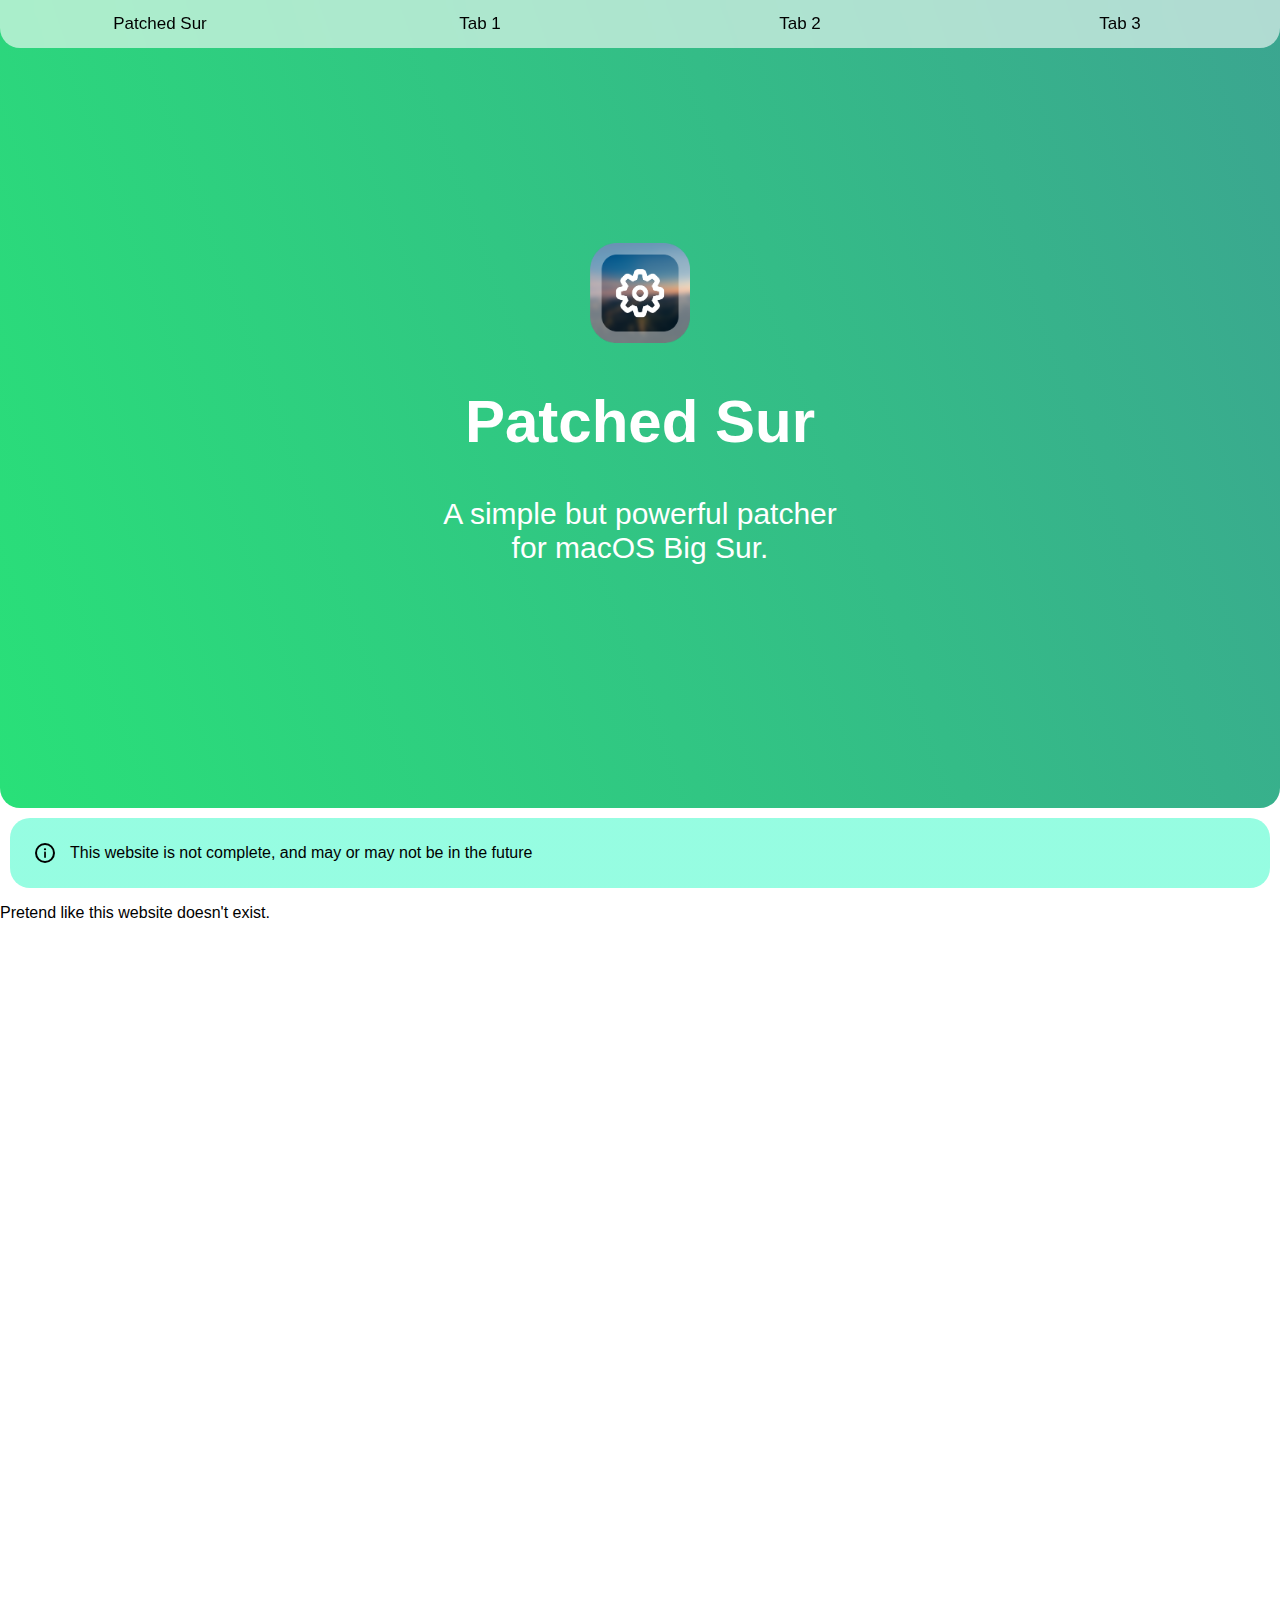
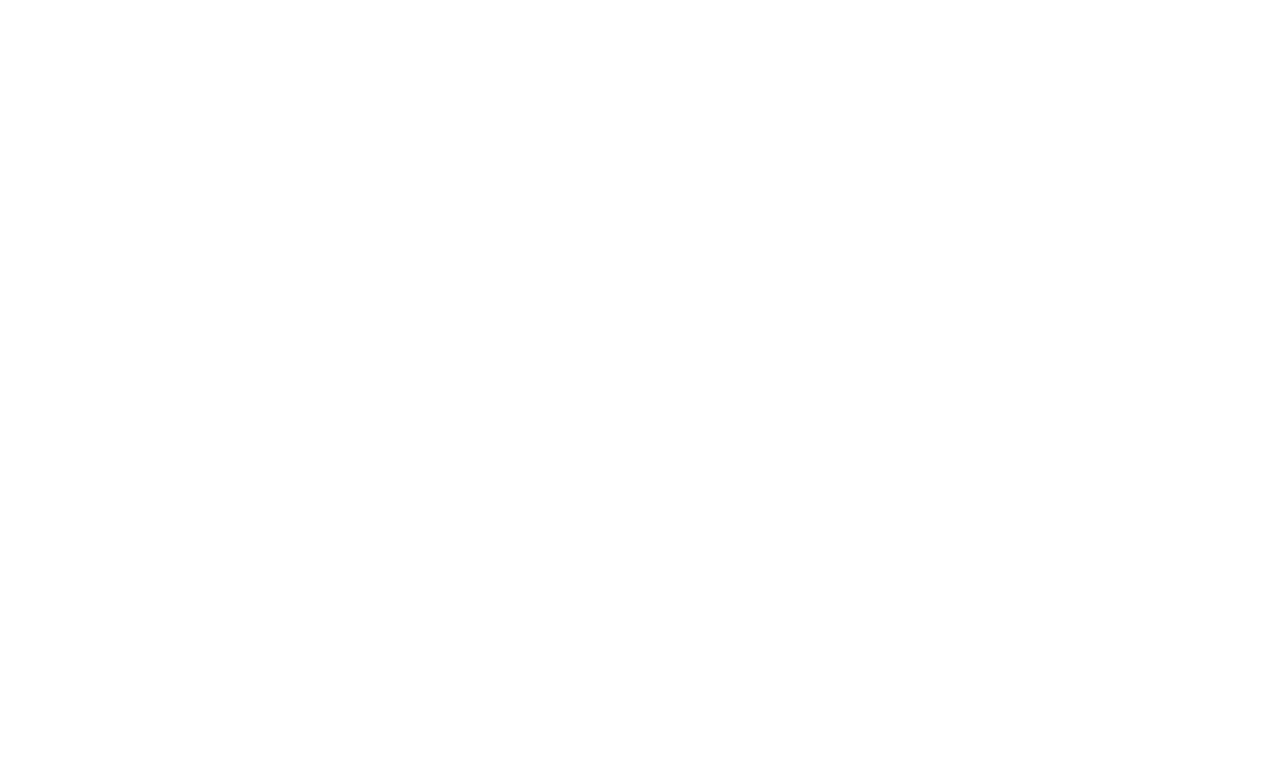
==== index.html @ 0f622565 "Now the thing shall be fixed" ====
<!DOCTYPE html>
<html lang="en" dir="ltr">
    <head>
        <meta charset="utf-8">
        <title>Patched Sur</title>
        <link rel="icon" href="icon.ico">
        <link rel="stylesheet" href="style.css">
    </head>
    <body>
        <div class="topnav">
            <a class="nohighlight" href="index.html">Patched Sur</a>
            <a href="#tab1">Tab 1</a>
            <a href="#tab2">Tab 2</a>
            <a href="#tab3">Tab 3</a>
        </div>
        <div class="mainfocus">
            <img src="icon.png" width=100 height=100/>
            <h1 align=center class="h1mainfocus" style="color: white;">Patched Sur</h1>
            <h2 align=center class="h2mainfocus" style="color: white;">A simple but powerful patcher<br>for macOS Big Sur.</h2>
        </div>

        <div class="popupbar">
            <img width=20 height=20 src="resources/InfoIcon.svg" style="margin-top: auto; margin-bottom: auto; margin-right: 15px; margin-left: 15px;">
            <p>This website is not complete, and may or may not be in the future</p>
        </div>

        <p>Pretend like this website doesn't exist.</p>
        <br><br><br><br><br><br><br><br><br><br><br><br><br><br>
        <br><br><br><br><br><br><br><br><br><br><br><br><br><br>
        <br><br><br><br><br><br><br><br><br><br><br><br><br>
        <br><br><br><br><br><br><br><br><br><br><br><br><br>
        <br><br><br><br><br><br><br><br><br><br><br><br><br>
        <br><br><br><br><br><br><br><br><br><br><br><br><br>

    </body>
</html>
---- style.css ----
* {
    font-family: sans-serif;
}

body {
   margin: 0;
}


.topnav {
    width: 100%;
    background-color: #ffffff99;
    overflow: auto;
    padding: 0px;
    margin: 0px;
    display: flex;
    align-items: center;
    flex-direction: row;
    border-bottom-left-radius: 20px;
    border-bottom-right-radius: 20px;
    position: -webkit-sticky;
    position: sticky;
    top: 0;
    left: 0;
    position: fixed;
    backdrop-filter: blur(7.5px);
}

.popupbar {
    display: flex;
    flex-direction: row;
    border-radius: 20px;
    background-color: #E7F7FF;
    padding: 10px;
    margin: 10px;
    background: hsla(164, 96%, 79%, 1);
    background: linear-gradient(135deg, hsla(164, 96%, 79%, 1) 100%, hsla(181, 100%, 80%, 1) 0%);
    background: -moz-linear-gradient(135deg, hsla(164, 96%, 79%, 1) 100%, hsla(181, 100%, 80%, 1) 0%);
    background: -webkit-linear-gradient(135deg, hsla(164, 96%, 79%, 1) 100%, hsla(181, 100%, 80%, 1) 0%);
    filter: progid: DXImageTransform.Microsoft.gradient( startColorstr="#9BFDFF", endColorstr="#94FDE1", GradientType=1 );
}

.topnav a {
    float: left;
    color: black;
    text-align: center;
    padding: 14px 16px;
    text-decoration: none;
    font-size: 17px;
    margin: auto;
    align-items: stretch;
    height: 100%;
    width: 100%;
}

.topnav a:hover {
    background-color: #008268;
    border-radius: 20px;
    color: white;
}

.topnav a:hover.nohighlight {
    /* background-color: #04c4a1; */
    color: white;
}

.mainfocus {
    margin: 0;
    left: 0px;
    right: 0px;
    height: 100%;
    width: 100%;
    padding: 19% 0;
    text-align: center;
    background: hsla(168, 87%, 30%, 1);
    background: linear-gradient(200deg, hsla(168, 87%, 30%, 0.8) 0%, hsla(146, 75%, 52%, 1) 100%);
    background: -moz-linear-gradient(200deg, hsla(168, 87%, 30%, 0.8) 0%, hsla(146, 75%, 52%, 1) 100%);
    background: -webkit-linear-gradient(200deg, hsla(168, 87%, 30%, 0.8) 0%, hsla(146, 75%, 52%, 1) 100%);
    filter: progid: DXImageTransform.Microsoft.gradient( startColorstr="#0A9176", endColorstr="#27E077", GradientType=1 );
    border-bottom-left-radius: 20px;
    border-bottom-right-radius: 20px;
}

.h1mainfocus {
    font-size: 60px;
    text-align: center;
}

.h2mainfocus {
    font-size: 30px;
    font-weight: 200;
    width: 40%;
    text-align: center;
    margin: auto;
}
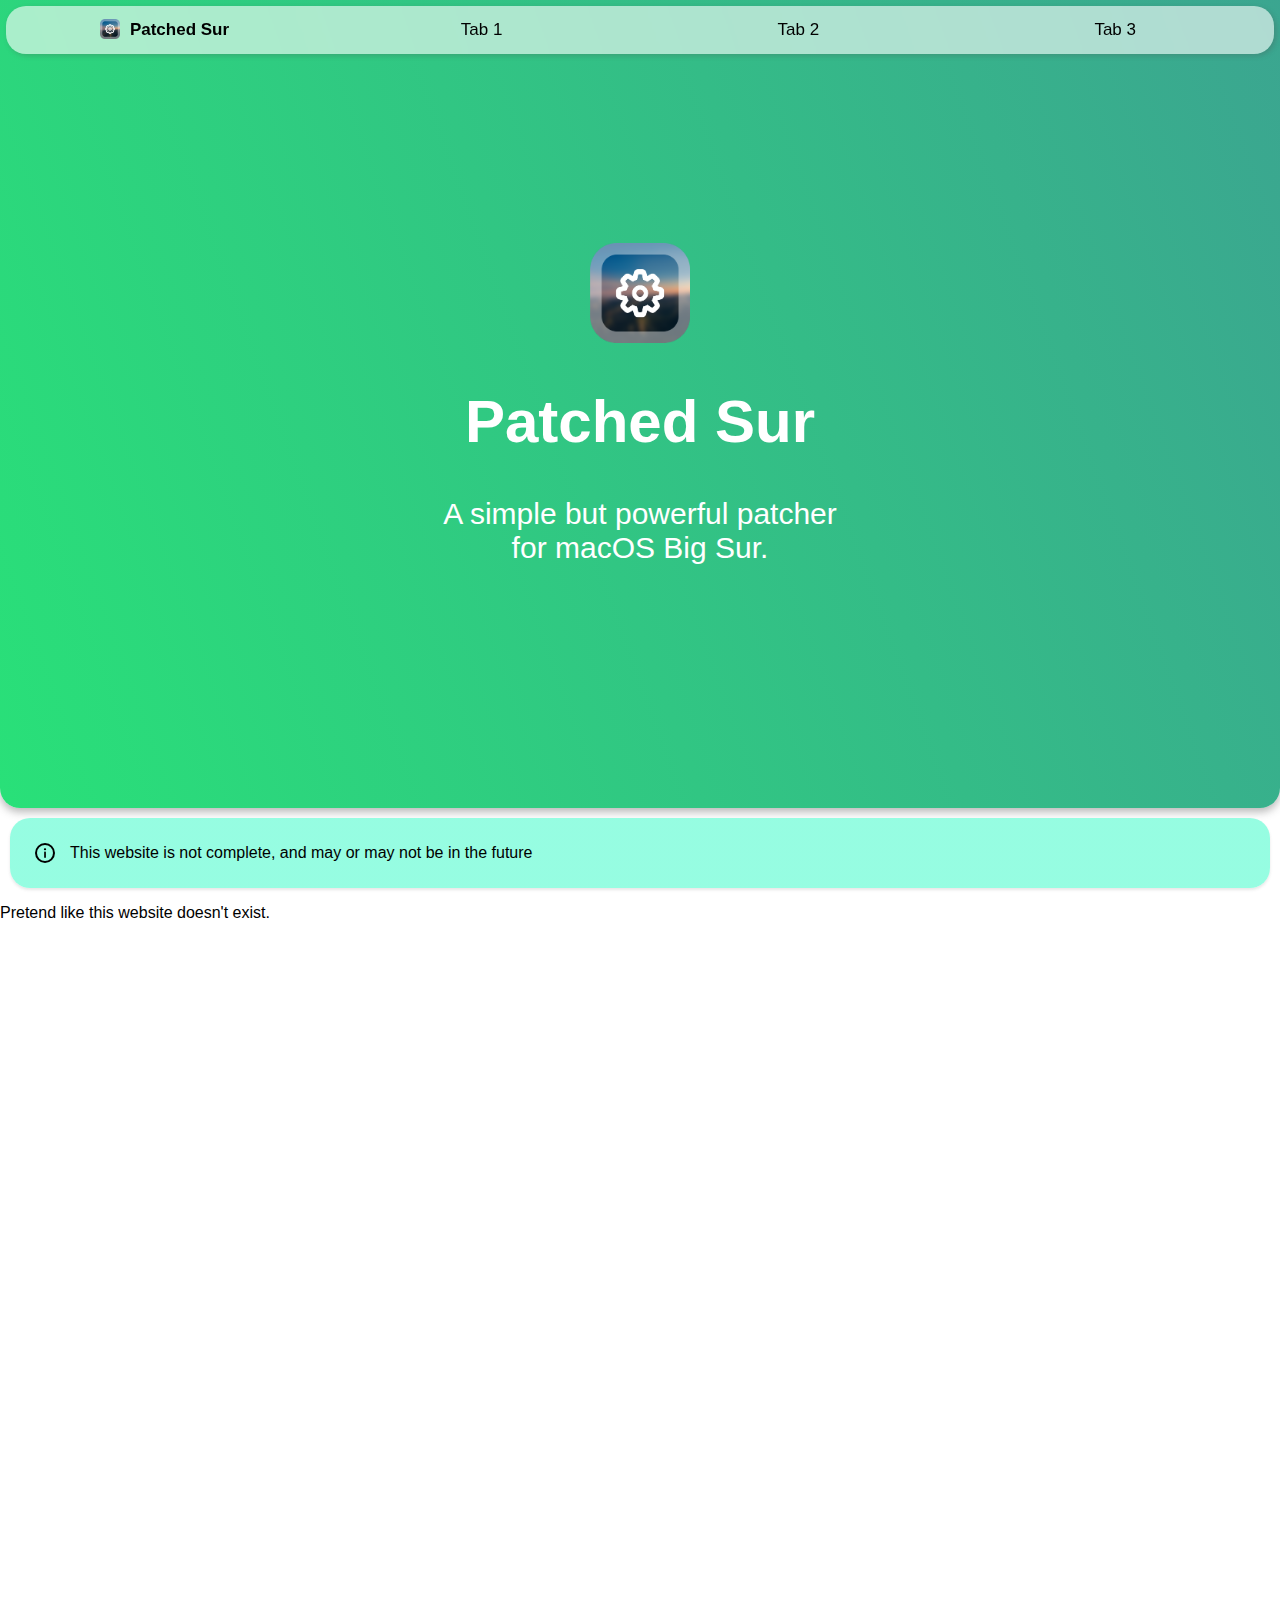
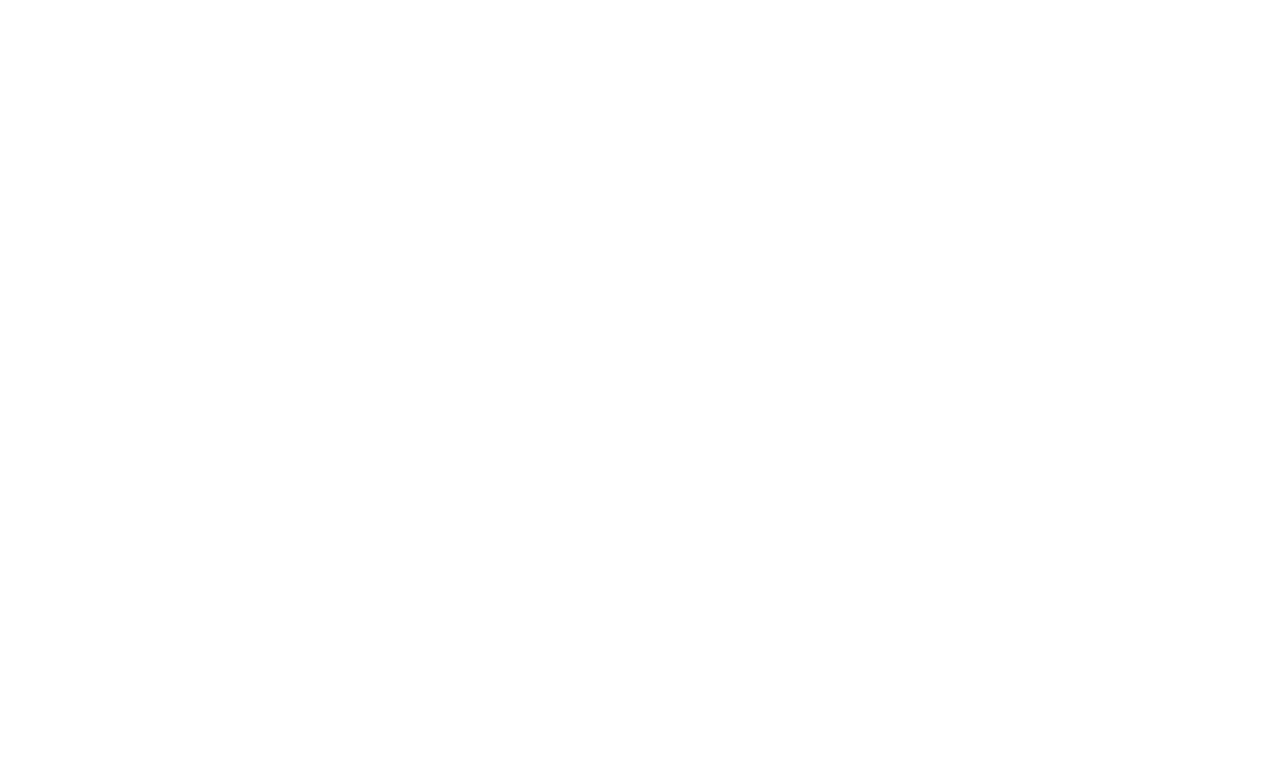
==== commit 20ca4e3c: "UI Improvements" ====
--- a/index.html
+++ b/index.html
@@ -8,7 +8,7 @@
     </head>
     <body>
         <div class="topnav">
-            <a class="nohighlight" href="index.html">Patched Sur</a>
+            <a class="nohighlight" href="index.html"><img src="icon.png" width=20 height=20/, style="margin-top: -2.5px; margin-bottom: -3.5px;"> &nbsp;<b>Patched Sur</b></a>
             <a href="#tab1">Tab 1</a>
             <a href="#tab2">Tab 2</a>
             <a href="#tab3">Tab 3</a>
@@ -28,7 +28,7 @@
         <br><br><br><br><br><br><br><br><br><br><br><br><br><br>
         <br><br><br><br><br><br><br><br><br><br><br><br><br><br>
         <br><br><br><br><br><br><br><br><br><br><br><br><br>
-        <br><br><br><br><br><br><br><br><br><br><br><br><br>
+        <br><br><br><br><br><br id="tab1"><br><br><br><br><br><br><br>
         <br><br><br><br><br><br><br><br><br><br><br><br><br>
         <br><br><br><br><br><br><br><br><br><br><br><br><br>
 
--- a/style.css
+++ b/style.css
@@ -1,5 +1,9 @@
 * {
     font-family: sans-serif;
+}
+
+html {
+  scroll-behavior: smooth;
 }
 
 body {
@@ -8,22 +12,29 @@
 
 
 .topnav {
-    width: 100%;
+    width: 99%;
     background-color: #ffffff99;
     overflow: auto;
     padding: 0px;
-    margin: 0px;
+    margin-left: 0.5%;
+    margin-top: 0.5%;
+    margin-right: 0.5%;
     display: flex;
     align-items: center;
     flex-direction: row;
+    border-radius: 20px;
     border-bottom-left-radius: 20px;
     border-bottom-right-radius: 20px;
     position: -webkit-sticky;
     position: sticky;
-    top: 0;
-    left: 0;
     position: fixed;
     backdrop-filter: blur(7.5px);
+    box-shadow: 2px 2px 5px #4d4d4d44;
+}
+
+img.topnav {
+    display: flex;
+    flex-direction: row;
 }
 
 .popupbar {
@@ -38,6 +49,7 @@
     background: -moz-linear-gradient(135deg, hsla(164, 96%, 79%, 1) 100%, hsla(181, 100%, 80%, 1) 0%);
     background: -webkit-linear-gradient(135deg, hsla(164, 96%, 79%, 1) 100%, hsla(181, 100%, 80%, 1) 0%);
     filter: progid: DXImageTransform.Microsoft.gradient( startColorstr="#9BFDFF", endColorstr="#94FDE1", GradientType=1 );
+    box-shadow: 0px 2px 3px #4d4d4d22;
 }
 
 .topnav a {
@@ -79,6 +91,7 @@
     filter: progid: DXImageTransform.Microsoft.gradient( startColorstr="#0A9176", endColorstr="#27E077", GradientType=1 );
     border-bottom-left-radius: 20px;
     border-bottom-right-radius: 20px;
+    box-shadow: 0px 4px 8px #4d4d4d66;
 }
 
 .h1mainfocus {
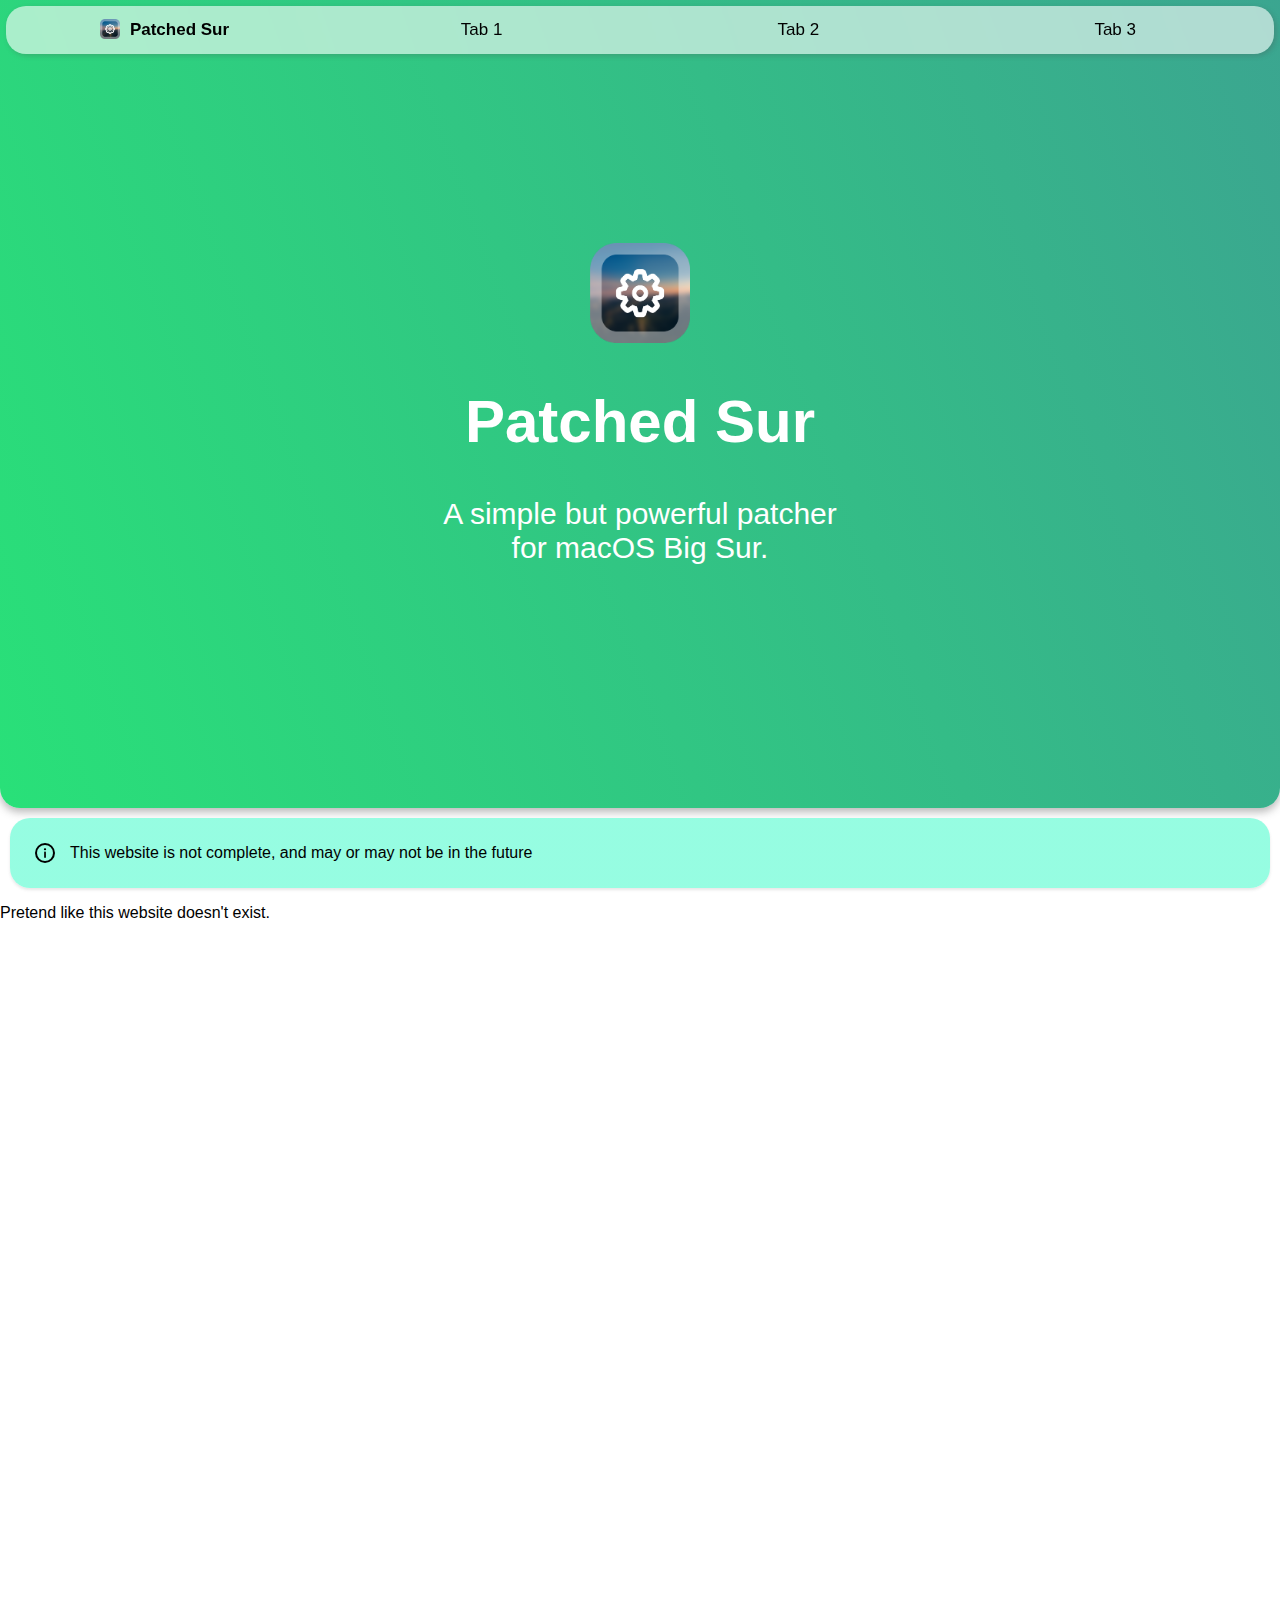
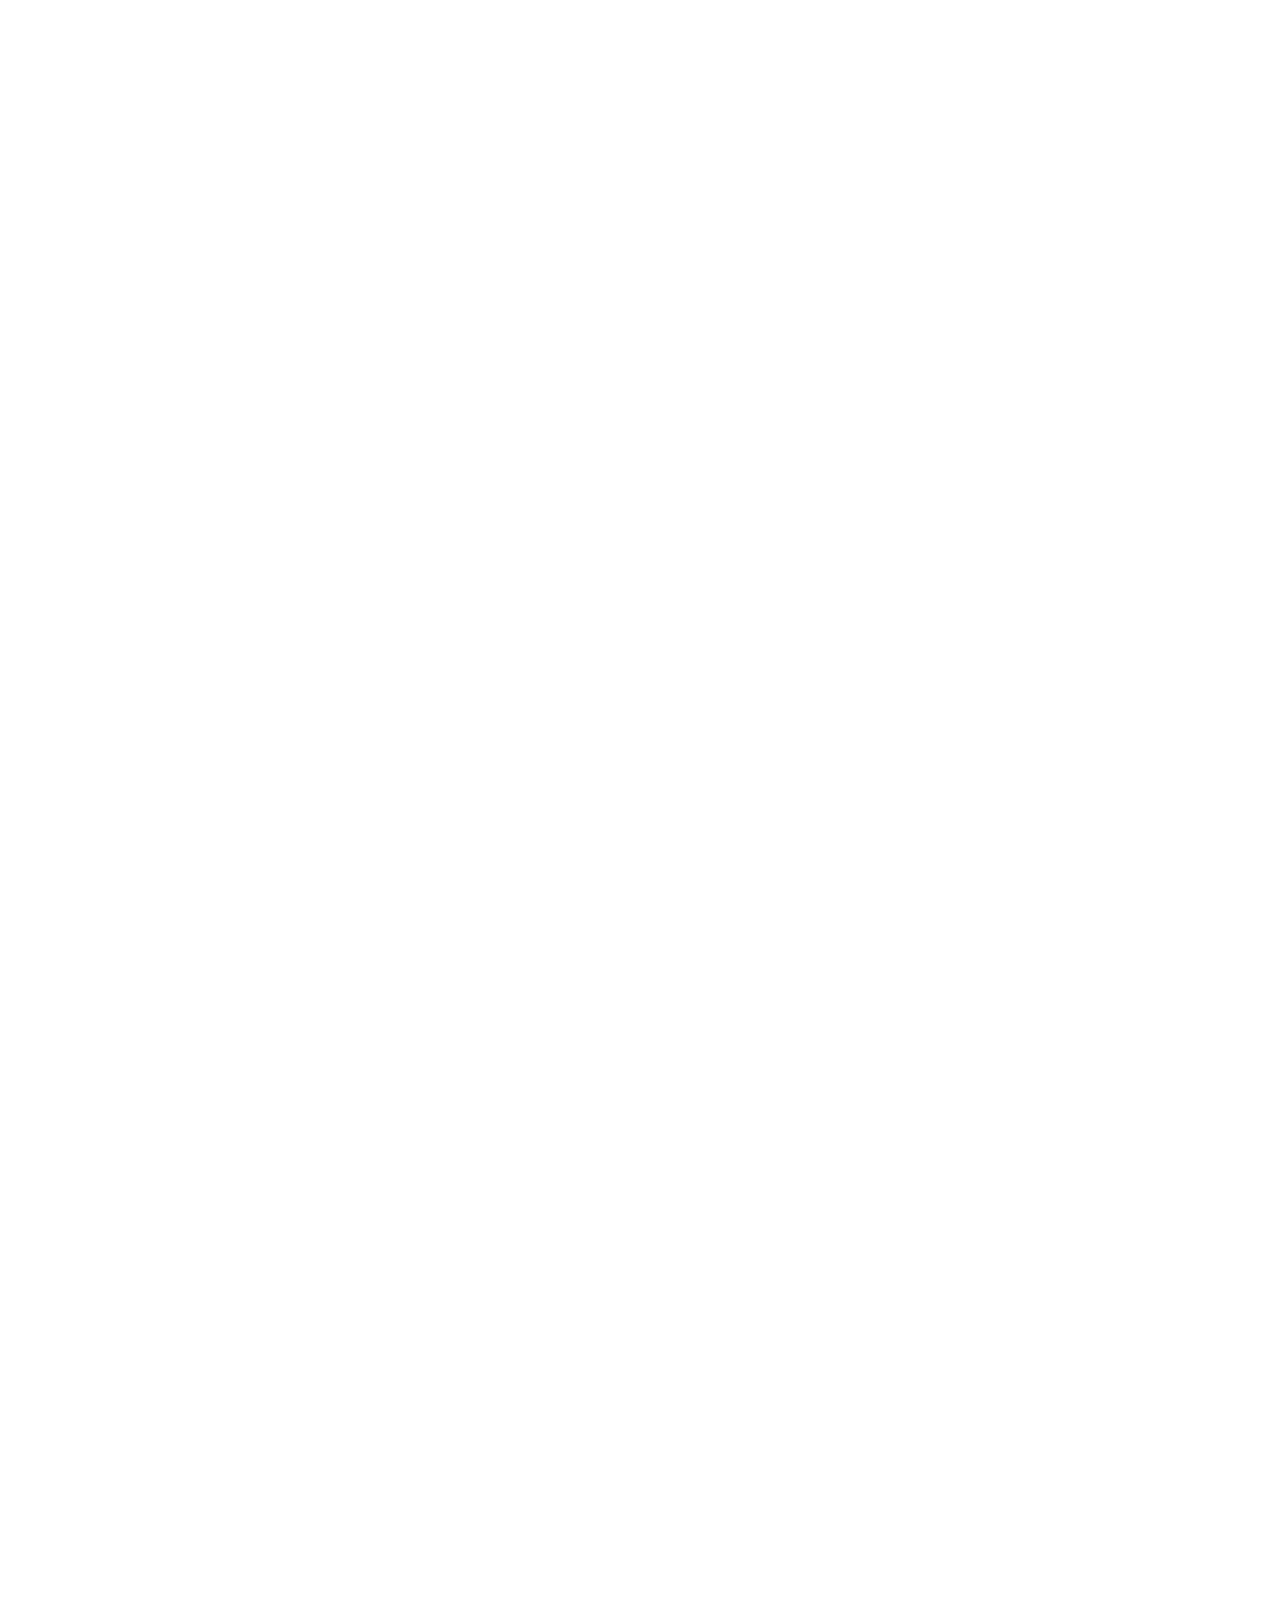
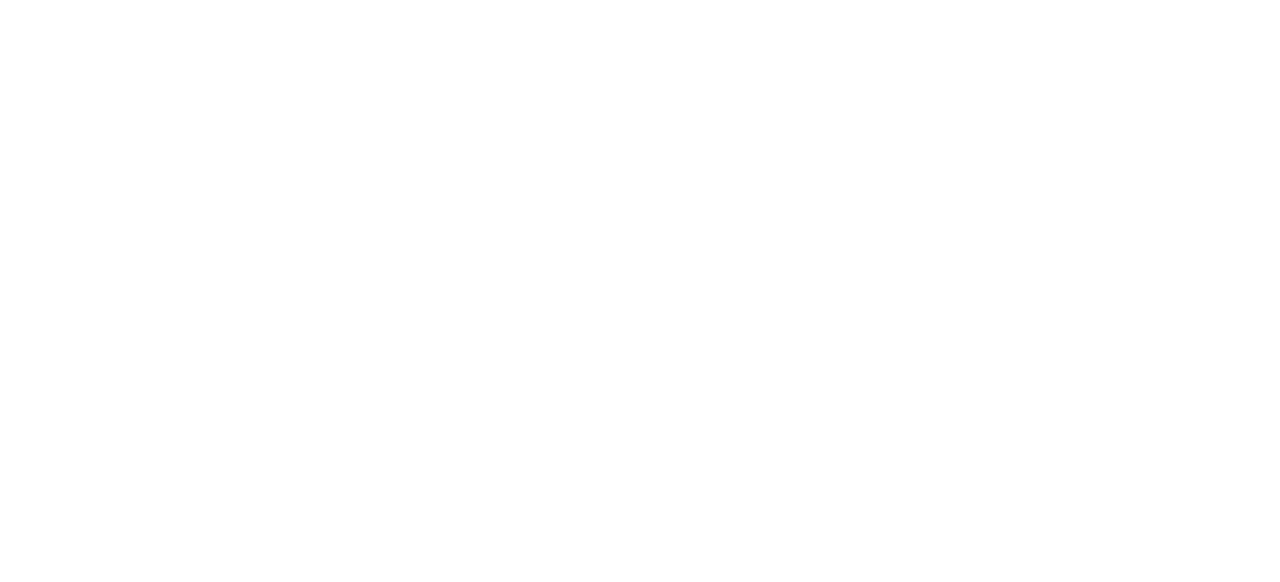
==== commit d084afed: "Haha, Test" ====
--- a/index.html
+++ b/index.html
@@ -31,6 +31,11 @@
         <br><br><br><br><br><br id="tab1"><br><br><br><br><br><br><br>
         <br><br><br><br><br><br><br><br><br><br><br><br><br>
         <br><br><br><br><br><br><br><br><br><br><br><br><br>
-
+        <br><br><br><br><br><br><br><br><br><br><br><br><br>
+        <br><br><br><br><br><br><br><br><br><br><br><br><br>
+        <br><br><br><br><br><br><br><br><br><br><br><br><br>
+        <br><br><br><br><br><br><br><br><br><br><br><br><br>
+        <br><br><br><br><br><br><br><br><br><br><br><br><br>
+        <br><br><br><br><br><br><br><br><br><br><br><br><br>
     </body>
 </html>
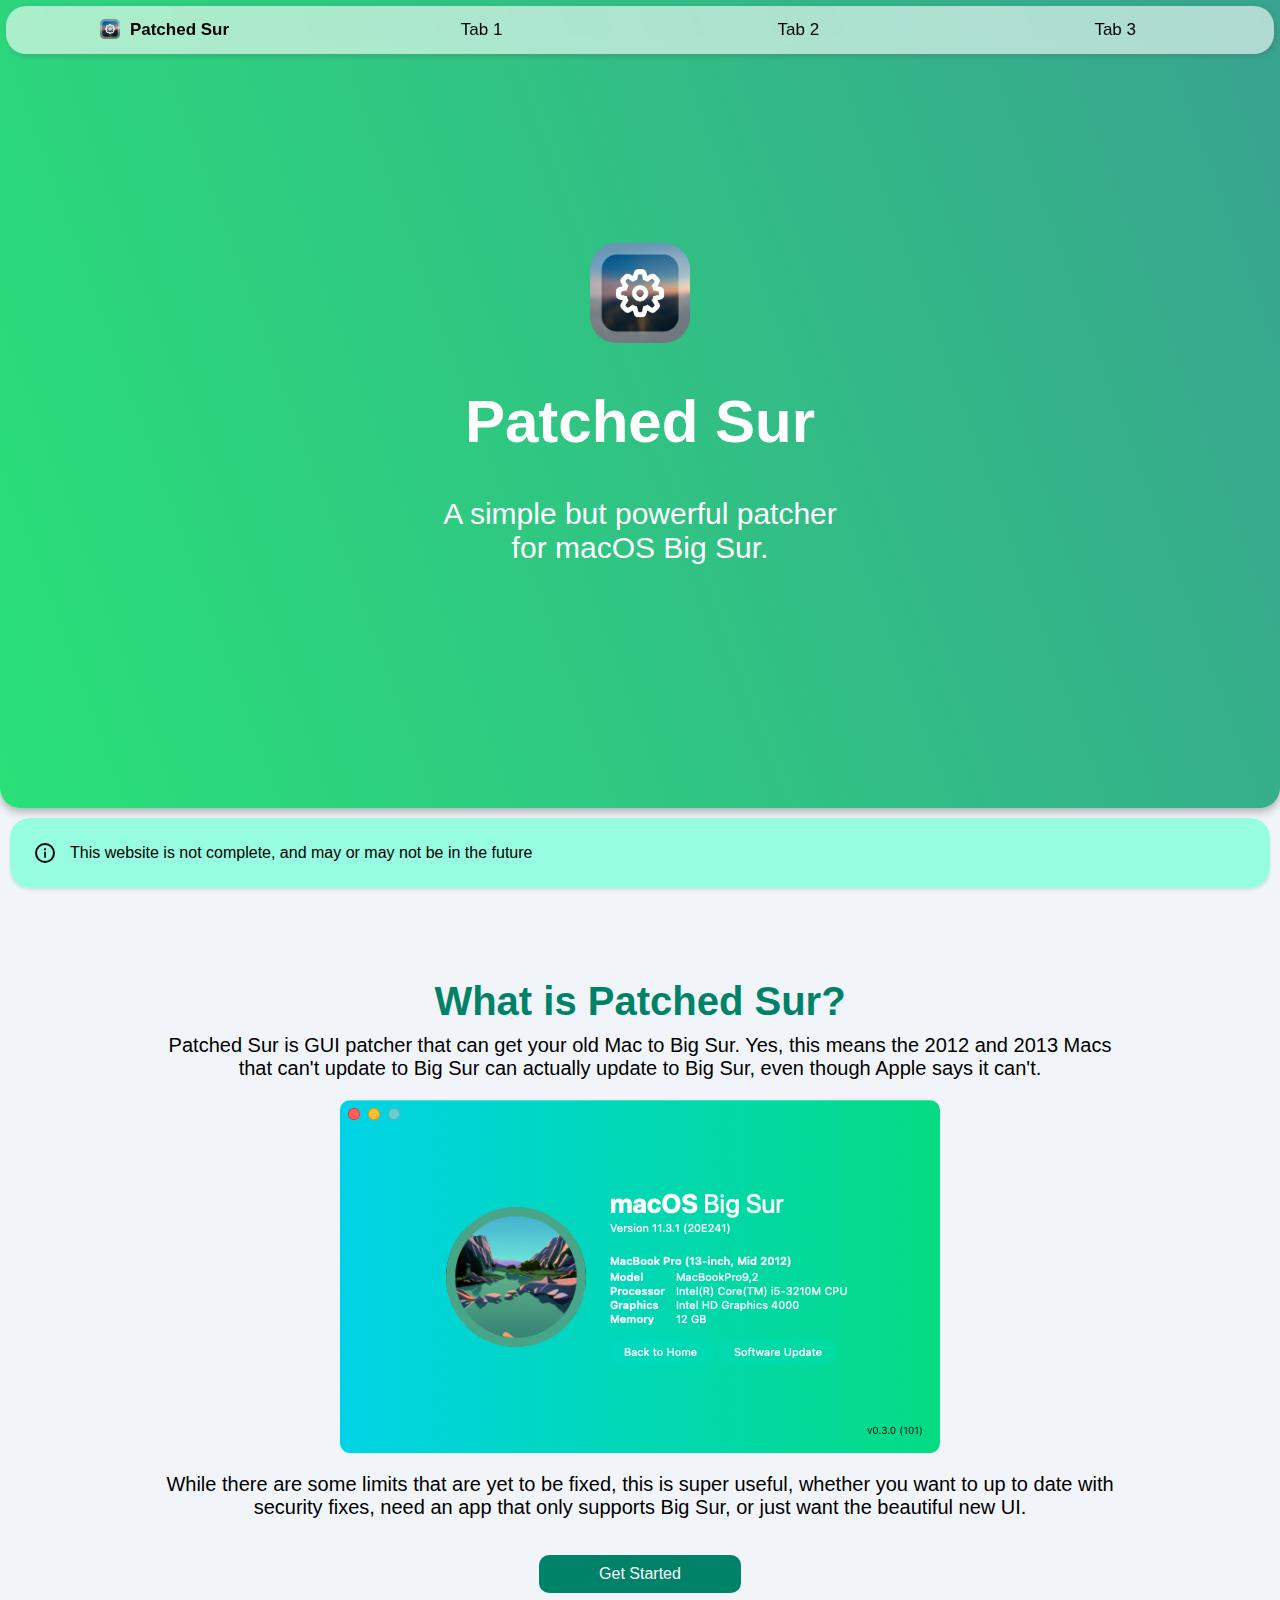
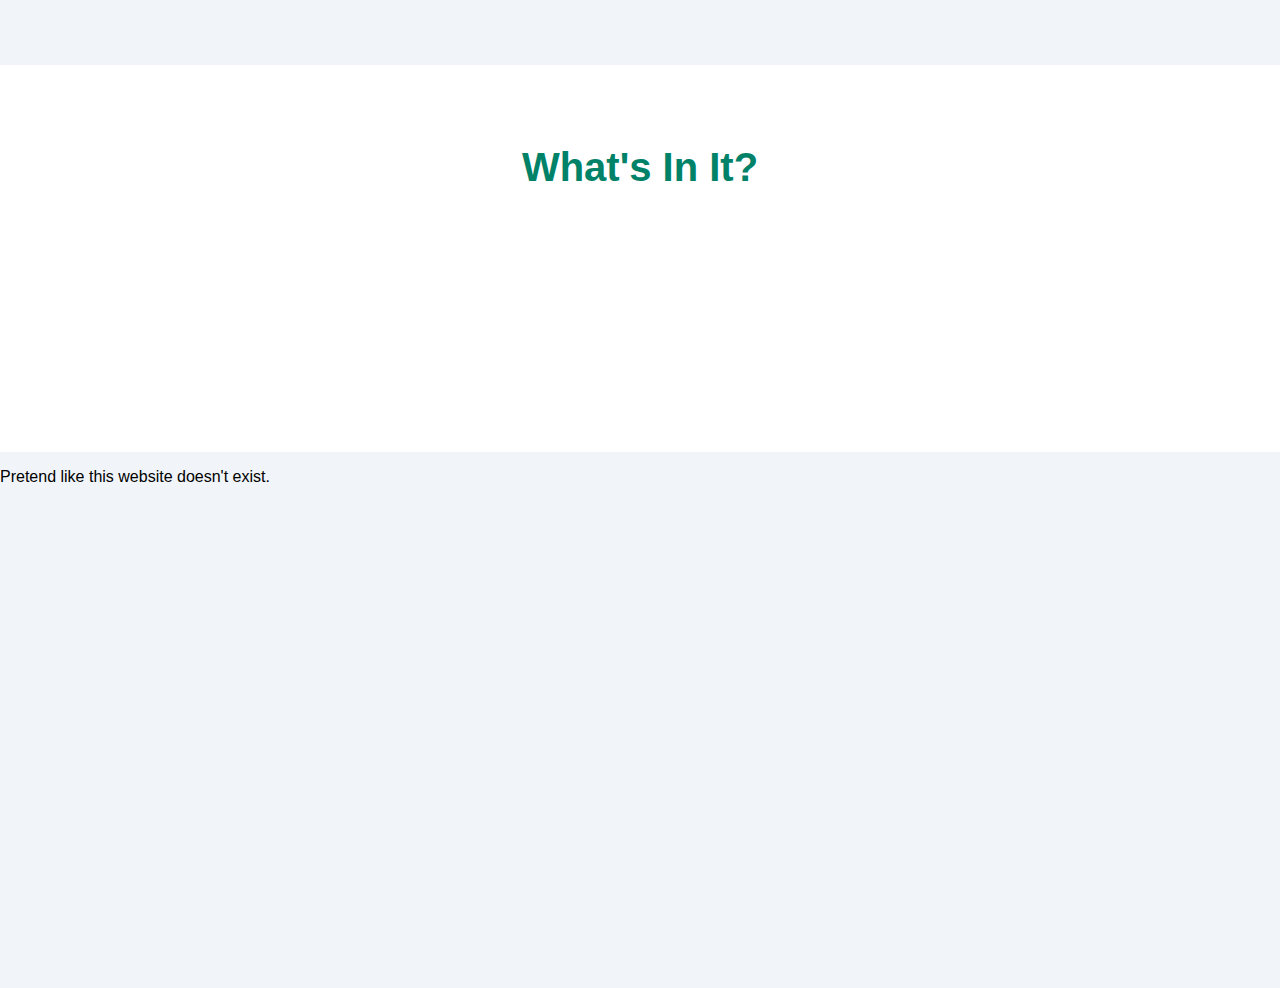
==== commit 50fb18db: "Some improvements" ====
--- a/index.html
+++ b/index.html
@@ -6,7 +6,7 @@
         <link rel="icon" href="icon.ico">
         <link rel="stylesheet" href="style.css">
     </head>
-    <body>
+    <body class="bgGray">
         <div class="topnav">
             <a class="nohighlight" href="index.html"><img src="icon.png" width=20 height=20/, style="margin-top: -2.5px; margin-bottom: -3.5px;"> &nbsp;<b>Patched Sur</b></a>
             <a href="#tab1">Tab 1</a>
@@ -23,19 +23,28 @@
             <img width=20 height=20 src="resources/InfoIcon.svg" style="margin-top: auto; margin-bottom: auto; margin-right: 15px; margin-left: 15px;">
             <p>This website is not complete, and may or may not be in the future</p>
         </div>
-
+        <div class="bgGray">
+            <br><br><br>
+            <h1 align=center class="h1mainfocus2">What is Patched Sur?</h1>
+            <h4 align=center class="h4mainfocus"><b>Patched Sur is GUI patcher that can get your old Mac to Big Sur.</b> Yes, this means the 2012 and 2013 Macs that can't update to Big Sur can actually update to Big Sur, even though Apple says it can't.</h4>
+            <div style="display: flex; justify-content: center; padding-top: 20px; padding-bottom: 20px;">
+                <img align=center src="resources/Success1131.png">
+            </div>
+            <h4 align=cetner class="h4mainfocus">While there are some limits that are yet to be fixed, this is super useful, whether you want to up to date with security fixes, need an app that only supports Big Sur, or just want the beautiful new UI.</h4>
+            <br><br>
+            <div class="hstack">
+                <a href="#tag24" class="boldButton">Get Started</a>
+            </div>
+            <br>
+            <br><br><br>
+        </div>
+        <div style="background-color: #FFFFFF;">
+            <br><br><br>
+            <h1 align=center class="h1mainfocus2">What's In It?</h1>
+            <br><br><br><br><br><br><br><br><br><br><br><br><br><br>
+        </div>
         <p>Pretend like this website doesn't exist.</p>
         <br><br><br><br><br><br><br><br><br><br><br><br><br><br>
-        <br><br><br><br><br><br><br><br><br><br><br><br><br><br>
-        <br><br><br><br><br><br><br><br><br><br><br><br><br>
-        <br><br><br><br><br><br id="tab1"><br><br><br><br><br><br><br>
-        <br><br><br><br><br><br><br><br><br><br><br><br><br>
-        <br><br><br><br><br><br><br><br><br><br><br><br><br>
-        <br><br><br><br><br><br><br><br><br><br><br><br><br>
-        <br><br><br><br><br><br><br><br><br><br><br><br><br>
-        <br><br><br><br><br><br><br><br><br><br><br><br><br>
-        <br><br><br><br><br><br><br><br><br><br><br><br><br>
-        <br><br><br><br><br><br><br><br><br><br><br><br><br>
         <br><br><br><br><br><br><br><br><br><br><br><br><br>
     </body>
 </html>
--- a/style.css
+++ b/style.css
@@ -10,6 +10,13 @@
    margin: 0;
 }
 
+.hstack {
+    display: flex;
+    align-items: center;
+    flex-direction: row;
+    width: 100%;
+    justify-content: center;
+}
 
 .topnav {
     width: 99%;
@@ -63,17 +70,20 @@
     align-items: stretch;
     height: 100%;
     width: 100%;
+    transition: 0.1s linear 100ms
 }
 
 .topnav a:hover {
     background-color: #008268;
     border-radius: 20px;
     color: white;
+    transition: 0.1s linear 100ms
 }
 
 .topnav a:hover.nohighlight {
     /* background-color: #04c4a1; */
     color: white;
+    transition: 0.1s linear 100ms
 }
 
 .mainfocus {
@@ -99,6 +109,13 @@
     text-align: center;
 }
 
+.h1mainfocus2 {
+    font-size: 40px;
+    text-align: center;
+    margin-bottom: 10px;
+    color: #008268;
+}
+
 .h2mainfocus {
     font-size: 30px;
     font-weight: 200;
@@ -106,3 +123,48 @@
     text-align: center;
     margin: auto;
 }
+
+.h4mainfocus {
+    font-size: 20px;
+    font-weight: 300;
+    width: 75%;
+    text-align: center;
+    margin: auto;
+}
+
+.bgGray {
+    background: #F1F5F9;
+}
+
+.bgGradientA {
+    background: hsla(164, 96%, 79%, 1);
+    background: linear-gradient(90deg, hsla(163, 100%, 90%, 1) 0%, hsla(0, 0%, 100%, 1) 100%);
+    background: -moz-linear-gradient(90deg, hsla(163, 100%, 90%, 1)0%, hsla(0, 0%, 100%, 1) 100%);
+    background: -webkit-linear-gradient(90deg, hsla(163, 100%, 90%, 1) 0%, hsla(0, 0%, 100%, 1) 100%);
+    filter: progid: DXImageTransform.Microsoft.gradient( startColorstr="#EAFFF9", endColorstr="#FFFFFF", GradientType=1 );
+}
+
+.bgGradientB {
+    background: hsla(164, 96%, 79%, 1);
+    background: linear-gradient(270deg, hsla(163, 100%, 90%, 1) 0%, hsla(0, 0%, 100%, 1) 100%);
+    background: -moz-linear-gradient(270deg, hsla(163, 100%, 90%, 1) 0%, hsla(0, 0%, 100%, 1) 100%);
+    background: -webkit-linear-gradient(270deg, hsla(163, 100%, 90%, 1) 0%, hsla(0, 0%, 100%, 1) 100%);
+    filter: progid: DXImageTransform.Microsoft.gradient( startColorstr="#EAFFF9", endColorstr="#FFFFFF", GradientType=1 );
+}
+
+.boldButton {
+    padding: 10px;
+    padding-left: 60px;
+    padding-right: 60px;
+    border-radius: 10px;
+    background: #008268;
+    color: white;
+    text-decoration: none;
+    transition: 0.1s linear 100ms
+}
+
+.boldButton:hover {
+    padding-left: 80px;
+    padding-right: 80px;
+    transition: 0.1s linear 100ms
+}
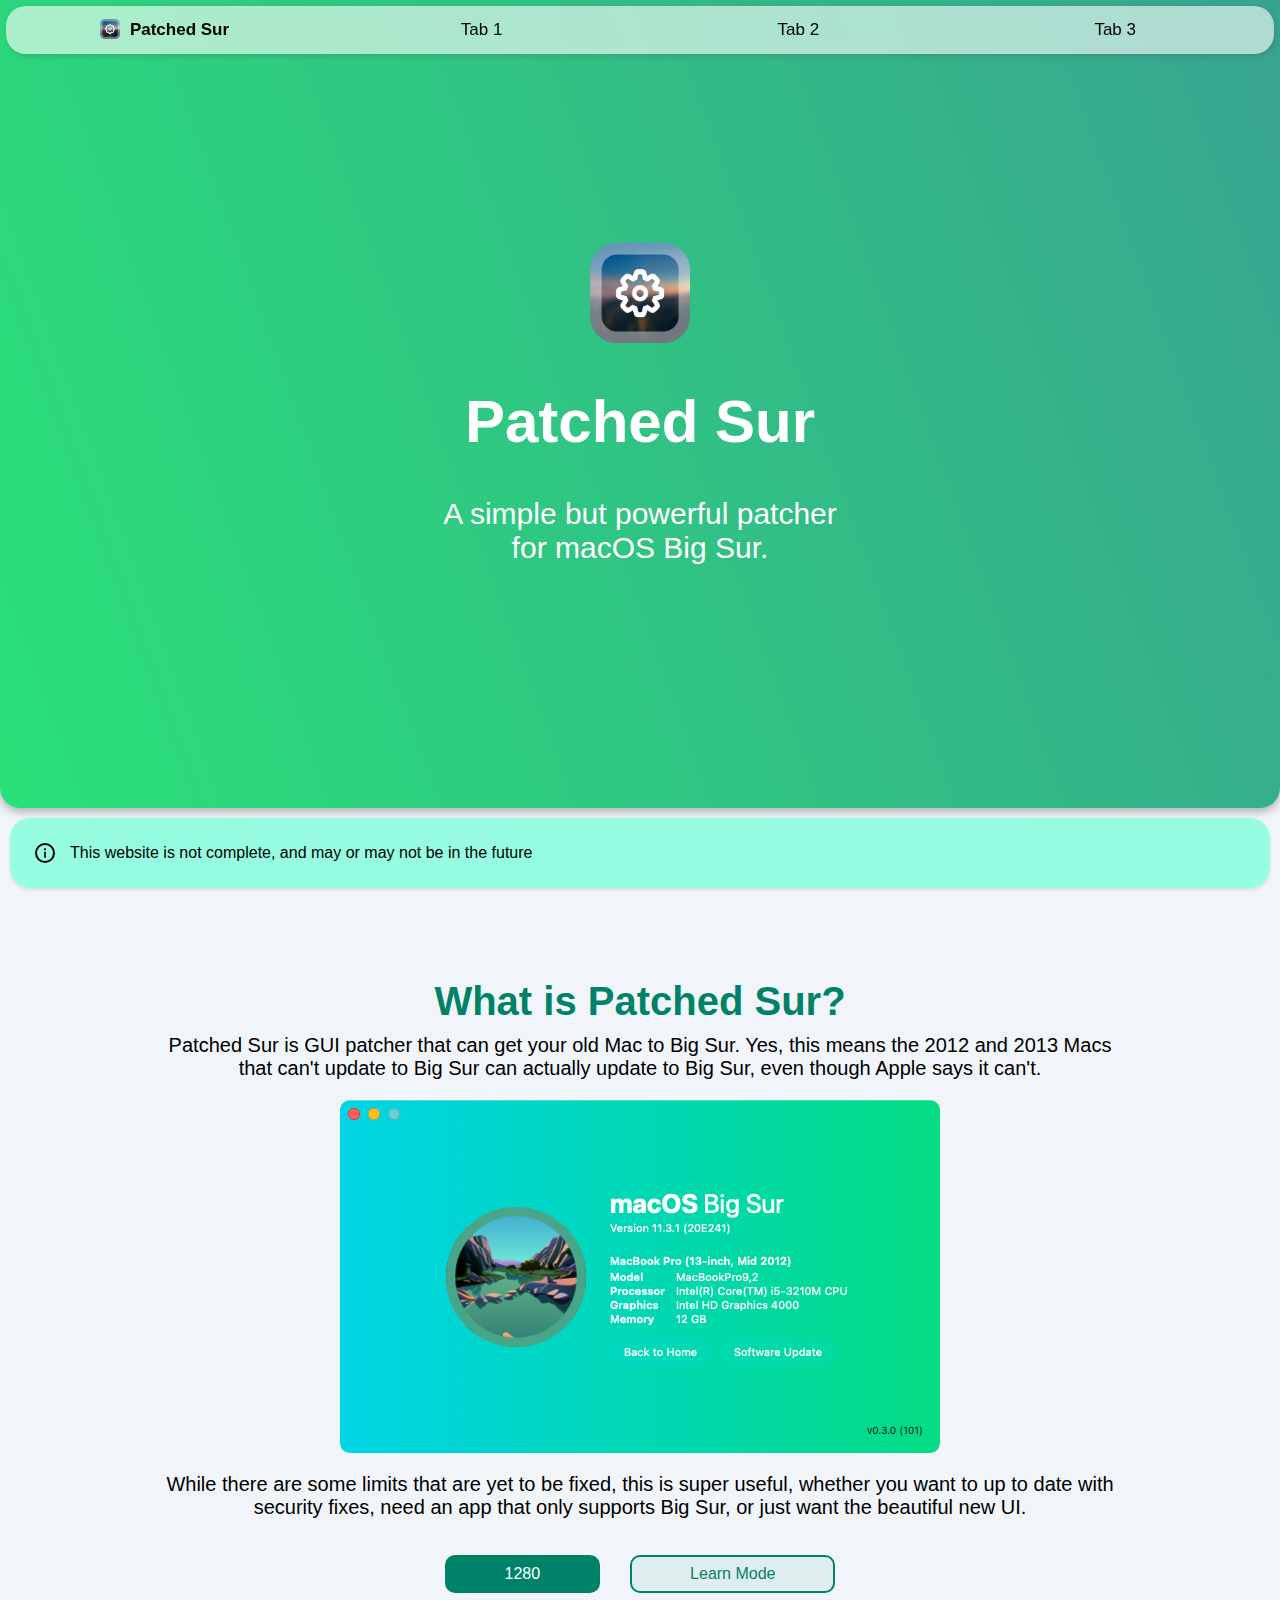
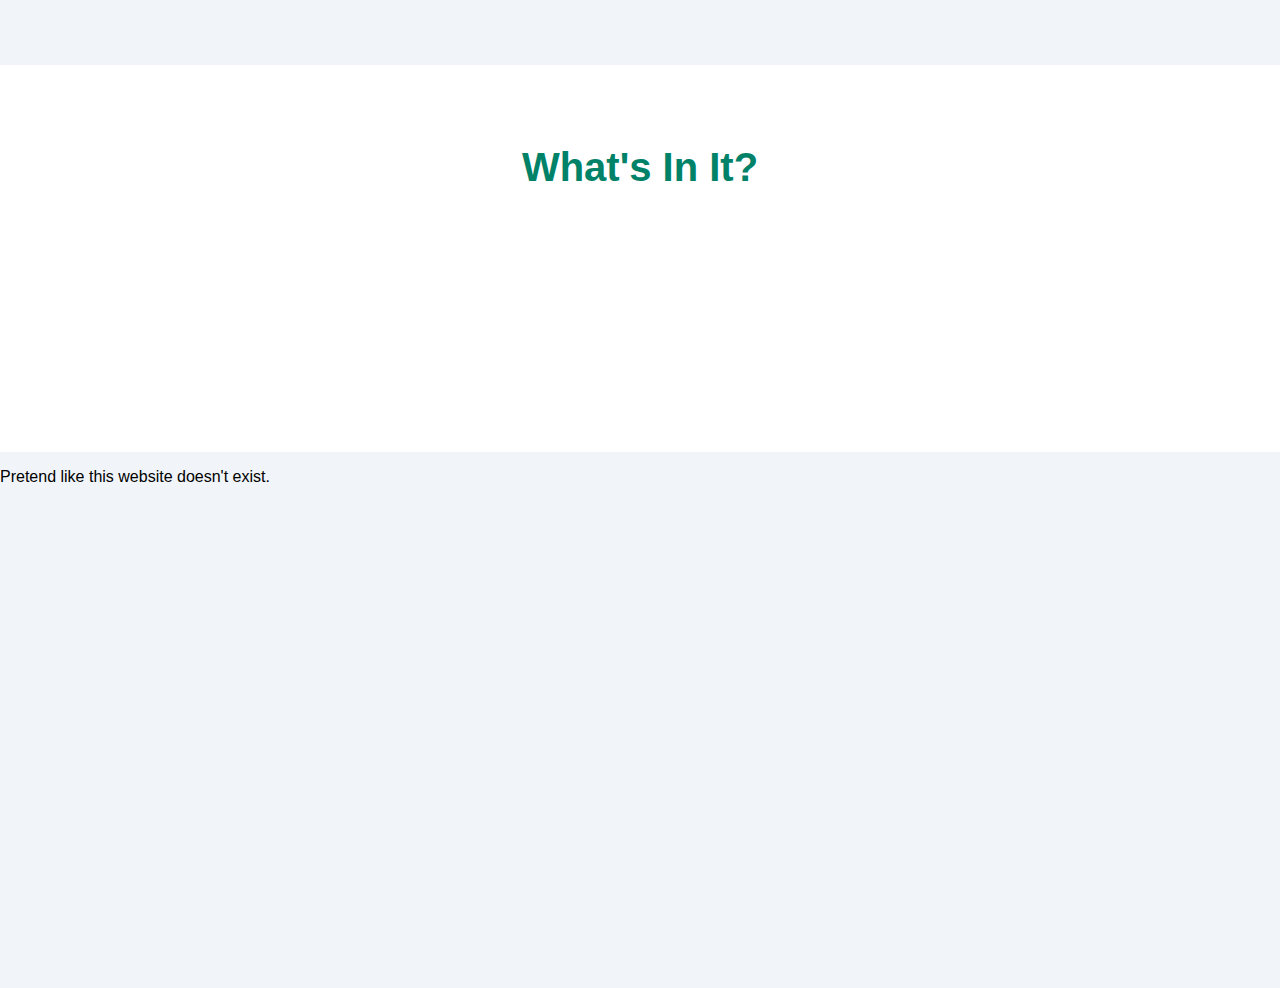
==== commit 929d766c: "Mobile Improvements" ====
--- a/index.html
+++ b/index.html
@@ -28,17 +28,19 @@
             <h1 align=center class="h1mainfocus2">What is Patched Sur?</h1>
             <h4 align=center class="h4mainfocus"><b>Patched Sur is GUI patcher that can get your old Mac to Big Sur.</b> Yes, this means the 2012 and 2013 Macs that can't update to Big Sur can actually update to Big Sur, even though Apple says it can't.</h4>
             <div style="display: flex; justify-content: center; padding-top: 20px; padding-bottom: 20px;">
-                <img align=center src="resources/Success1131.png">
+                <img align=center style="max-width: 70%; max-height: 75%;" src="resources/Success1131.png">
             </div>
             <h4 align=cetner class="h4mainfocus">While there are some limits that are yet to be fixed, this is super useful, whether you want to up to date with security fixes, need an app that only supports Big Sur, or just want the beautiful new UI.</h4>
             <br><br>
             <div class="hstack">
-                <a href="#tag24" class="boldButton">Get Started</a>
+                <a href="#tag24" class="boldButton" id="abcd">Get Started</a>
+                <div class="spacer"></div>
+                <a href="#features" class="semiButton">Learn Mode<script> document.getElementById("abcd").innerHTML = window.innerWidth;</script></a>
             </div>
             <br>
             <br><br><br>
         </div>
-        <div style="background-color: #FFFFFF;">
+        <div style="background-color: #FFFFFF;" id="features">
             <br><br><br>
             <h1 align=center class="h1mainfocus2">What's In It?</h1>
             <br><br><br><br><br><br><br><br><br><br><br><br><br><br>
--- a/style.css
+++ b/style.css
@@ -119,7 +119,7 @@
 .h2mainfocus {
     font-size: 30px;
     font-weight: 200;
-    width: 40%;
+    min-width: 40%;
     text-align: center;
     margin: auto;
 }
@@ -160,11 +160,44 @@
     background: #008268;
     color: white;
     text-decoration: none;
-    transition: 0.1s linear 100ms
-}
-
-.boldButton:hover {
-    padding-left: 80px;
-    padding-right: 80px;
-    transition: 0.1s linear 100ms
-}
+}
+
+.spacer {
+    margin-left: 15px;
+    margin-right: 15px;
+}
+
+.semiButton {
+    box-sizing: border-box;
+    -moz-box-sizing: border-box;
+    -webkit-box-sizing: border-box;
+    padding: 8px;
+    padding-left: 58px;
+    padding-right: 58px;
+    border-radius: 10px;
+    background: #00826811;
+    border: 2px solid #008268;
+    color: #008268;
+    text-decoration: none;
+}
+
+@media (max-width: 650px) {
+    .topnav {
+        width: 100%;
+        margin-left: 0;
+        margin-top: 0;
+        margin-right: 0;
+        border-radius: 0;
+    }
+
+    .topnav a {
+        display: none;
+    }
+    .topnav a.nohighlight {
+        display: block;
+        width: auto;
+        height: auto;
+        opacity: 100%;
+        margin-left: 0px;
+    }
+}
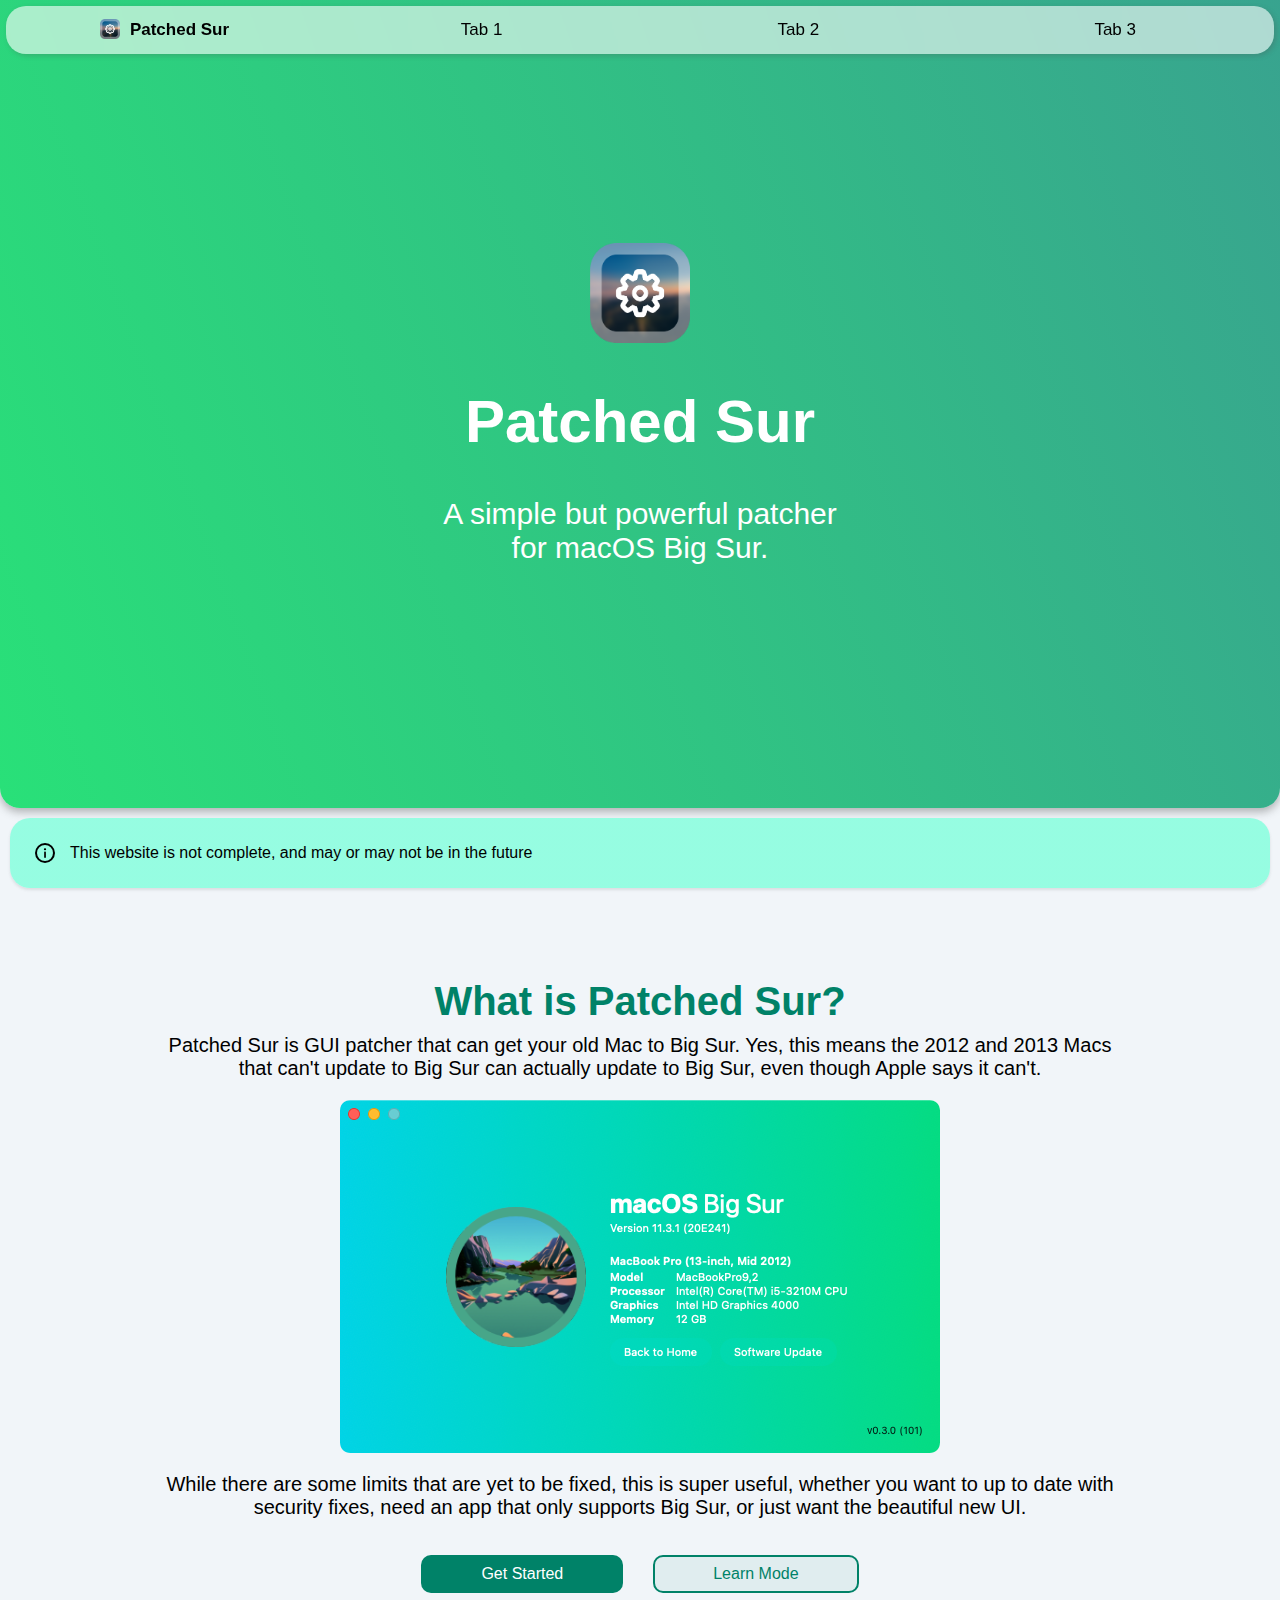
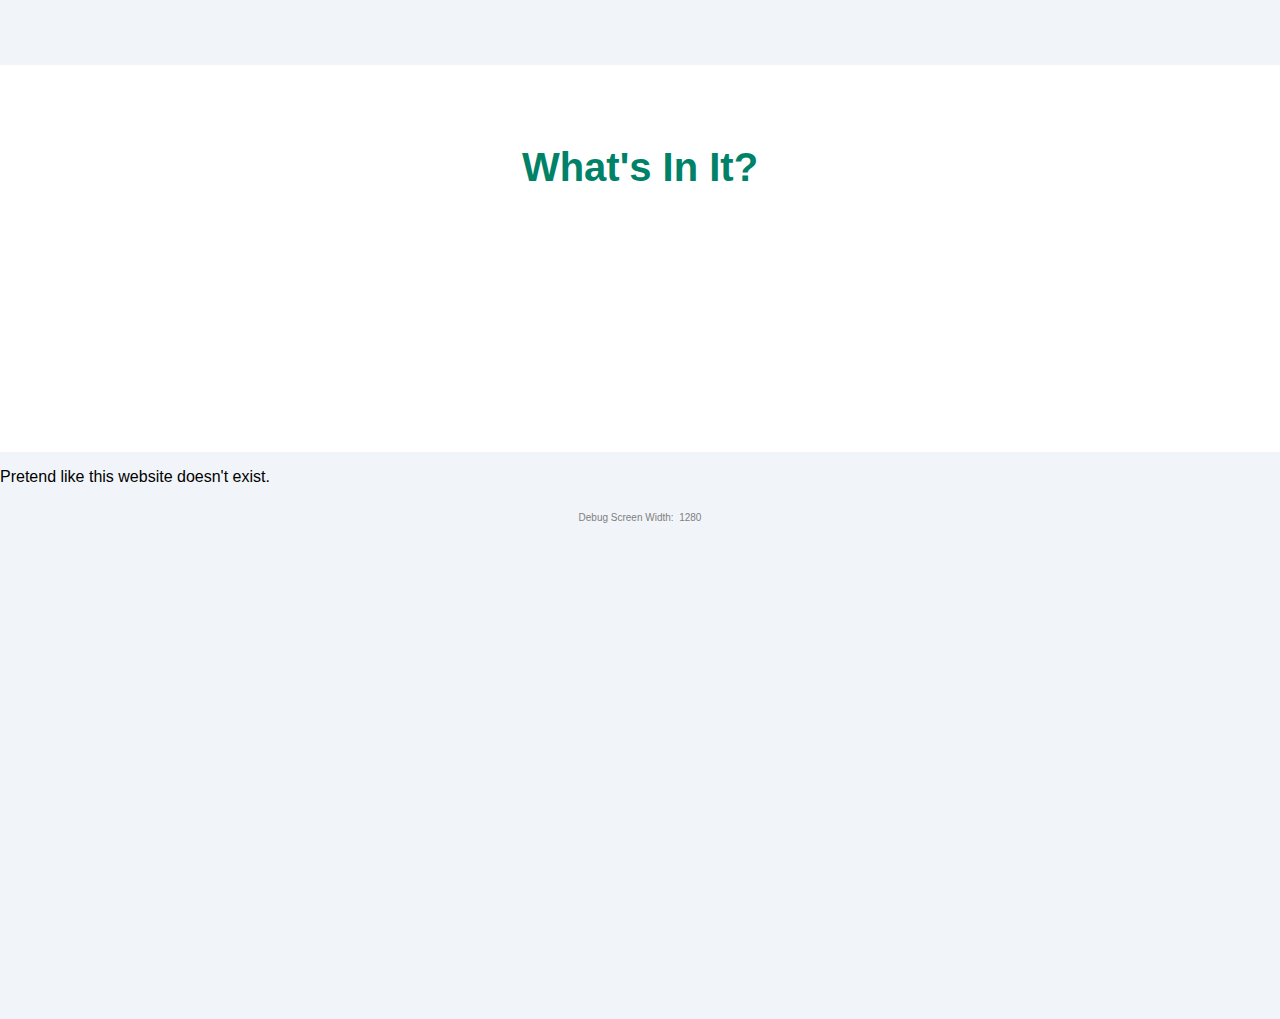
==== commit 354e951f: "Idk maybe it works now." ====
--- a/index.html
+++ b/index.html
@@ -35,7 +35,7 @@
             <div class="hstack">
                 <a href="#tag24" class="boldButton" id="abcd">Get Started</a>
                 <div class="spacer"></div>
-                <a href="#features" class="semiButton">Learn Mode<script> document.getElementById("abcd").innerHTML = window.innerWidth;</script></a>
+                <a href="#features" class="semiButton">Learn Mode</a>
             </div>
             <br>
             <br><br><br>
@@ -46,6 +46,12 @@
             <br><br><br><br><br><br><br><br><br><br><br><br><br><br>
         </div>
         <p>Pretend like this website doesn't exist.</p>
+        <div class="hstack" style="color: gray; font-size: 10px;">
+            <p>Debug Screen Width: &nbsp;</p>
+            <a id="SCREEN-WIDTH">
+                <script>document.getElementById("SCREEN-WIDTH").innerHTML = window.innerWidth;</script>
+            </a>
+        </div>
         <br><br><br><br><br><br><br><br><br><br><br><br><br><br>
         <br><br><br><br><br><br><br><br><br><br><br><br><br>
     </body>
--- a/style.css
+++ b/style.css
@@ -181,7 +181,7 @@
     text-decoration: none;
 }
 
-@media (max-width: 650px) {
+@media (max-width: 950px) {
     .topnav {
         width: 100%;
         margin-left: 0;
@@ -189,7 +189,6 @@
         margin-right: 0;
         border-radius: 0;
     }
-
     .topnav a {
         display: none;
     }
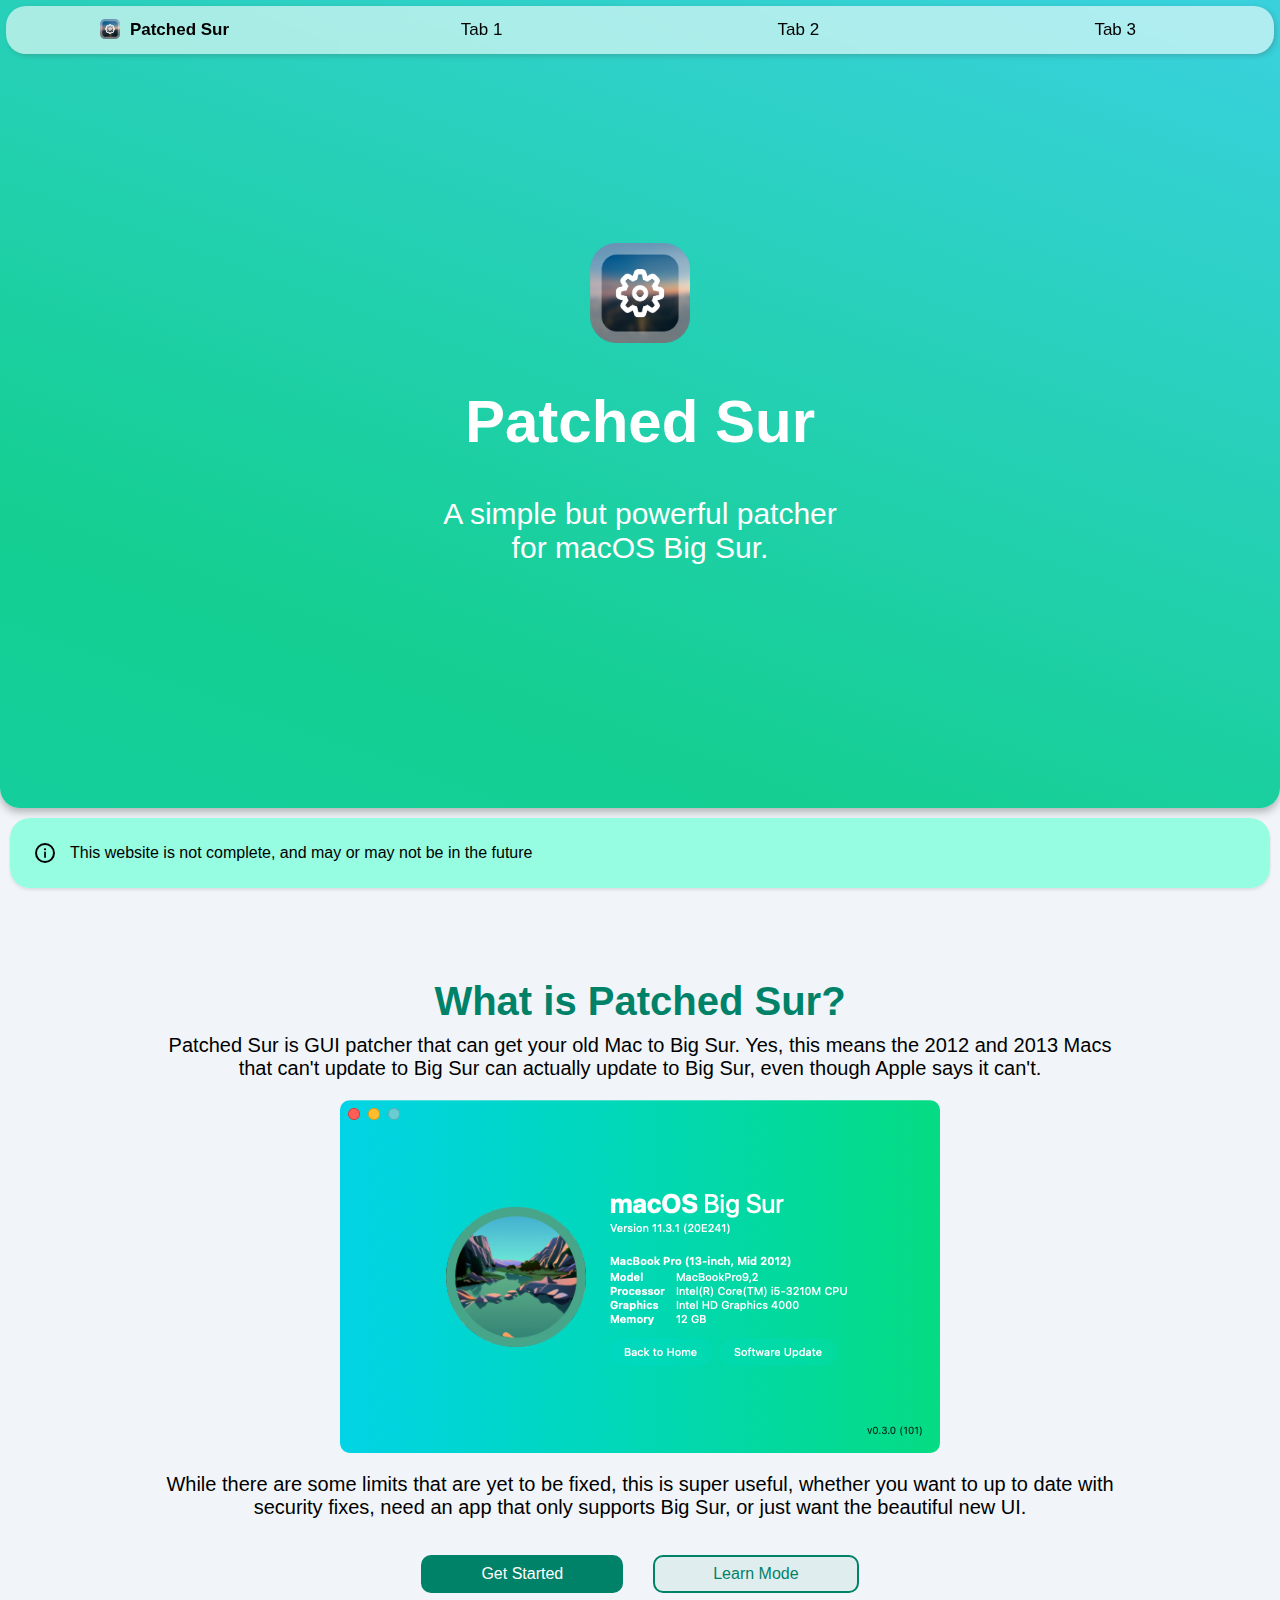
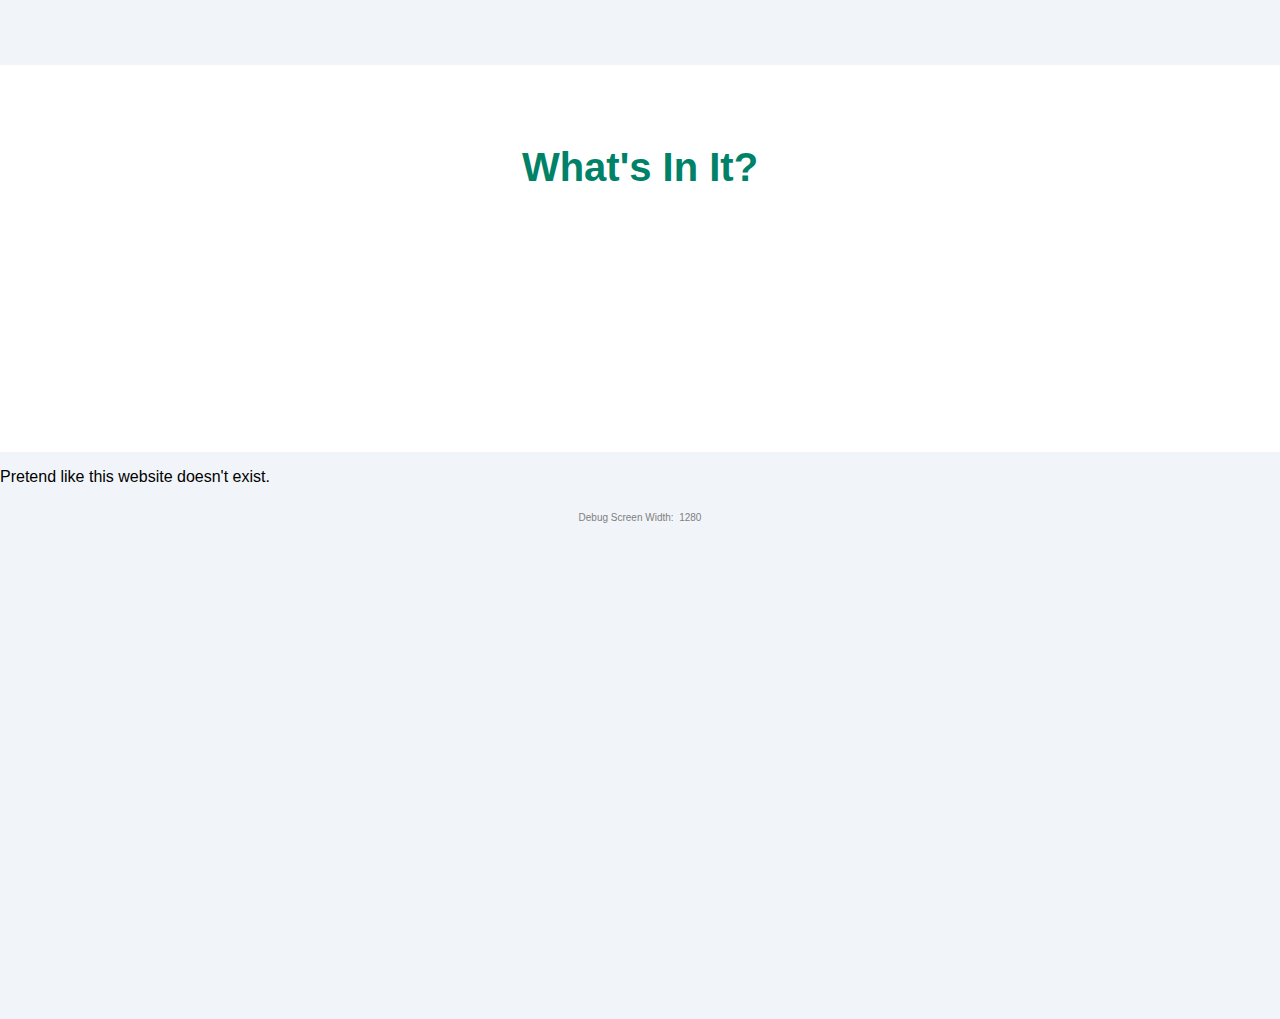
==== commit 7639be3b: "A couple of improvements" ====
--- a/index.html
+++ b/index.html
@@ -5,6 +5,7 @@
         <title>Patched Sur</title>
         <link rel="icon" href="icon.ico">
         <link rel="stylesheet" href="style.css">
+        <meta name="viewport" content="width=device-width, initial-scale=1">
     </head>
     <body class="bgGray">
         <div class="topnav">
@@ -14,7 +15,7 @@
             <a href="#tab3">Tab 3</a>
         </div>
         <div class="mainfocus">
-            <img src="icon.png" width=100 height=100/>
+            <img src="icon.png" class="bigicon"/>
             <h1 align=center class="h1mainfocus" style="color: white;">Patched Sur</h1>
             <h2 align=center class="h2mainfocus" style="color: white;">A simple but powerful patcher<br>for macOS Big Sur.</h2>
         </div>
--- a/style.css
+++ b/style.css
@@ -37,6 +37,7 @@
     position: fixed;
     backdrop-filter: blur(7.5px);
     box-shadow: 2px 2px 5px #4d4d4d44;
+    transition: 0.1s linear 100ms;
 }
 
 img.topnav {
@@ -70,43 +71,63 @@
     align-items: stretch;
     height: 100%;
     width: 100%;
-    transition: 0.1s linear 100ms
+    transition: 0.1s linear 100ms;
 }
 
 .topnav a:hover {
     background-color: #008268;
     border-radius: 20px;
     color: white;
-    transition: 0.1s linear 100ms
+    transition: 0.1s linear 100ms;
 }
 
 .topnav a:hover.nohighlight {
     /* background-color: #04c4a1; */
     color: white;
-    transition: 0.1s linear 100ms
+    transition: 0.1s linear 100ms;
 }
 
 .mainfocus {
-    margin: 0;
-    left: 0px;
-    right: 0px;
-    height: 100%;
-    width: 100%;
+    /* margin: 0; */
     padding: 19% 0;
+    /* height: 100%; */
     text-align: center;
     background: hsla(168, 87%, 30%, 1);
-    background: linear-gradient(200deg, hsla(168, 87%, 30%, 0.8) 0%, hsla(146, 75%, 52%, 1) 100%);
-    background: -moz-linear-gradient(200deg, hsla(168, 87%, 30%, 0.8) 0%, hsla(146, 75%, 52%, 1) 100%);
-    background: -webkit-linear-gradient(200deg, hsla(168, 87%, 30%, 0.8) 0%, hsla(146, 75%, 52%, 1) 100%);
+    background: linear-gradient(200deg, hsla(168, 87%, 30%, 0.8), hsla(184, 91%, 44%, 0.8), #14cf91, #14cfb6, hsla(146, 75%, 52%, 1));
+    /* background: -moz-linear-gradient(200deg, hsla(168, 87%, 30%, 0.8) 0%, hsla(146, 75%, 52%, 1) 100%); */
+    /* background: -webkit-linear-gradient(200deg, hsla(168, 87%, 30%, 0.8) 0%, hsla(146, 75%, 52%, 1) 100%); */
     filter: progid: DXImageTransform.Microsoft.gradient( startColorstr="#0A9176", endColorstr="#27E077", GradientType=1 );
     border-bottom-left-radius: 20px;
     border-bottom-right-radius: 20px;
     box-shadow: 0px 4px 8px #4d4d4d66;
+    /* animation: gradient 15s ease infinite; */
+    /* background: linear-gradient(-45deg, #ee7752, #e73c7e, #23a6d5, #23d5ab); */
+	background-size: 300% 300%;
+	animation: gradient 15s ease infinite;
+}
+
+@keyframes gradient {
+	0% {
+		background-position: 0% 50%;
+	}
+	50% {
+		background-position: 100% 50%;
+	}
+	100% {
+		background-position: 0% 50%;
+	}
+}
+
+.bigicon {
+    width: 100px;
+    height: 100px;
+    transition: 0.1s linear 300ms;
 }
 
 .h1mainfocus {
     font-size: 60px;
     text-align: center;
+    transition: 0.1s linear 300ms;
 }
 
 .h1mainfocus2 {
@@ -114,6 +135,7 @@
     text-align: center;
     margin-bottom: 10px;
     color: #008268;
+    transition: 0.1s linear 300ms;
 }
 
 .h2mainfocus {
@@ -122,6 +144,7 @@
     min-width: 40%;
     text-align: center;
     margin: auto;
+    transition: 0.1s linear 100ms;
 }
 
 .h4mainfocus {
@@ -181,16 +204,18 @@
     text-decoration: none;
 }
 
-@media (max-width: 950px) {
+@media (max-width: 750px) {
     .topnav {
         width: 100%;
         margin-left: 0;
         margin-top: 0;
         margin-right: 0;
         border-radius: 0;
+        transition: 0.1s linear 100ms;
     }
     .topnav a {
         display: none;
+        transition: 0.1s linear 100ms;
     }
     .topnav a.nohighlight {
         display: block;
@@ -198,5 +223,19 @@
         height: auto;
         opacity: 100%;
         margin-left: 0px;
-    }
-}
+        transition: 0.1s linear 300ms;
+    }
+    .h1mainfocus {
+        font-size: 40px;
+        transition: 0.1s linear 300ms;
+    }
+    .h2mainfocus {
+        font-size: 20px;
+        transition: 0.1s linear 300ms;
+    }
+    .bigicon {
+        width: 60px;
+        height: 60px;
+        transition: 0.1s linear 300ms;
+    }
+}
